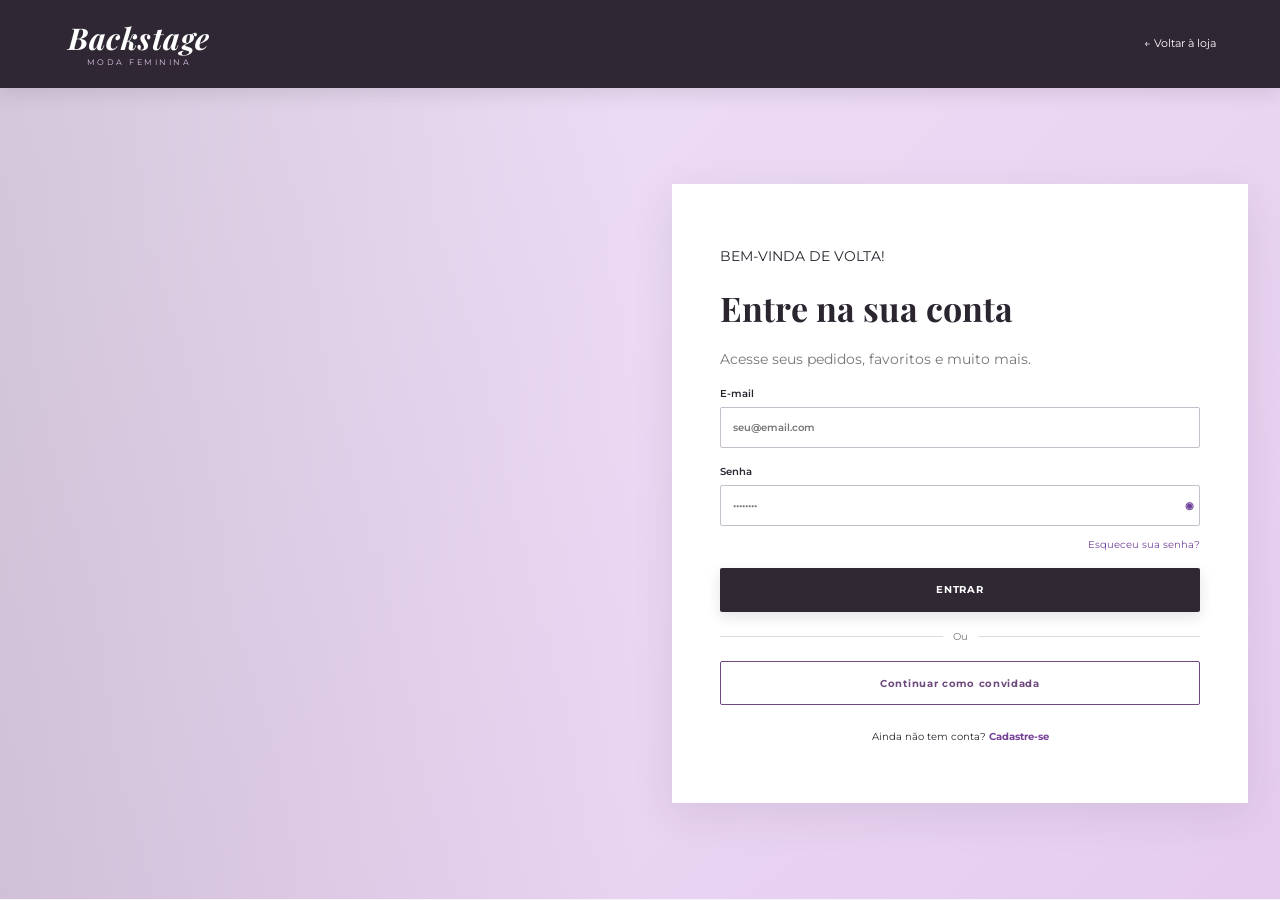
==== login.html @ b1eb6801 "Atualiza projeto Backstage" ====
<!DOCTYPE html><html lang="pt-BR"><head><meta charset="UTF-8"><meta name="viewport" content="width=device-width,initial-scale=1.0"><title>Login | Backstage</title><link rel="preconnect" href="https://fonts.googleapis.com"><link rel="preconnect" href="https://fonts.gstatic.com" crossorigin><link href="https://fonts.googleapis.com/css2?family=Montserrat:wght@400;500;600;700&family=Playfair+Display:wght@600;700&display=swap" rel="stylesheet"><link rel="stylesheet" href="css/style.css"></head><body><header class="header simple-header"><a class="brand" href="index.html"><span>Backstage</span><small>MODA FEMININA</small></a><a href="index.html" class="back-link">← Voltar à loja</a></header><main class="auth-page"><div class="auth-image"></div><section class="auth-card"><p class="eyebrow">BEM-VINDA DE VOLTA!</p><h1>Entre na sua conta</h1><p class="muted">Acesse seus pedidos, favoritos e muito mais.</p><form id="loginForm"><label>E-mail<input type="email" required placeholder="seu@email.com"></label><label>Senha<div class="password-field"><input type="password" required placeholder="••••••••"><button type="button" class="toggle-pass">◉</button></div></label><a href="#" class="small-link">Esqueceu sua senha?</a><button class="btn btn-dark full" type="submit">ENTRAR</button></form><div class="or"><span>Ou</span></div><a class="btn btn-outline full" href="index.html">Continuar como convidada</a><p class="auth-bottom">Ainda não tem conta? <a href="cadastro.html">Cadastre-se</a></p></section></main><script src="js/data.js"></script><script src="js/app.js"></script></body></html>
---- css/style.css ----
/* =========================================================
   BACKSTAGE — ESTILO VISUAL
   Alterações exclusivamente visuais
========================================================= */

* {
  box-sizing: border-box;
}

html {
  scroll-behavior: smooth;
  font-size: 100%;
}

body {
  margin: 0;
  font-family: Montserrat, Arial, sans-serif;
  color: #29242e;
  background: #f8f5fa;
  font-size: 14px;
  line-height: 1.55;
}

a {
  color: inherit;
  text-decoration: none;
}

button,
input,
select {
  font: inherit;
}

button {
  cursor: pointer;
}


/* =========================================================
   TOPO
========================================================= */

.topbar {
  background: #211c24;
  color: #fff;
  text-align: center;
  padding: 9px 16px;
  font-size: 11px;
  letter-spacing: .6px;
}


/* =========================================================
   HEADER
========================================================= */

.header {
  height: 88px;
  background: rgba(43, 36, 48, .98);
  color: #fff;
  display: flex;
  align-items: center;
  padding: 0 5%;
  gap: 32px;
  position: sticky;
  top: 0;
  z-index: 50;
  box-shadow: 0 4px 20px #0000001c;
  backdrop-filter: blur(10px);
}

.brand {
  display: flex;
  flex-direction: column;
  align-items: center;
  line-height: 1;
  min-width: 150px;
}

.brand span {
  font-family: "Playfair Display", serif;
  font-style: italic;
  font-weight: 700;
  font-size: 30px;
  letter-spacing: .5px;
}

.brand small {
  font-size: 8px;
  letter-spacing: 2.5px;
  margin-top: 5px;
  color: #dfc6ea;
}


/* =========================================================
   MENU
========================================================= */

.nav {
  display: flex;
  gap: 24px;
  align-items: center;
  flex: 1;
}

.nav a {
  font-size: 11px;
  color: #f3edf5;
  opacity: .82;
  padding: 33px 0;
  position: relative;
  letter-spacing: .3px;
  transition: opacity .2s ease, color .2s ease;
}

.nav a:hover,
.nav a.active {
  opacity: 1;
  color: #fff;
}

.nav a:hover:after,
.nav a.active:after {
  content: "";
  height: 2px;
  position: absolute;
  bottom: 24px;
  left: 0;
  right: 0;
  background: #c98df4;
  border-radius: 4px;
}


/* =========================================================
   ÍCONES DO HEADER
========================================================= */

.header-actions {
  display: flex;
  gap: 8px;
  align-items: center;
}

.icon-btn {
  width: 44px;
  height: 44px;
  display: grid;
  place-items: center;
  border-radius: 50%;
  font-size: 24px;
  color: #e1b7f5;
  position: relative;
  transition: background .2s ease, transform .2s ease;
}

.icon-btn:hover {
  background: #ffffff12;
  transform: translateY(-1px);
}

.cart b {
  position: absolute;
  right: -1px;
  top: -2px;
  background: #b967df;
  color: white;
  border-radius: 20px;
  font-size: 9px;
  padding: 2px 5px;
  box-shadow: 0 2px 6px #0003;
}


/* =========================================================
   HERO
========================================================= */

.hero {
  height: 430px;
  margin: 0;
  width: 100%;
  position: relative;

  background:
    linear-gradient(90deg, #17131db8 0%, #241b2c66 42%, #201b2000 75%),
    url("https://images.unsplash.com/photo-1483985988355-763728e1935b?auto=format&fit=crop&w=1800&q=85")
    center/cover;

  display: flex;
  align-items: center;

  transition: background-image .35s ease;
}

.hero-overlay {
  color: #fff;
  padding: 50px 7%;
  max-width: 620px;
  text-shadow: 0 2px 18px #0007;
  transition: opacity .2s ease;
}

.hero h1 {
  font-family: "Playfair Display", serif;
  font-size: 54px;
  line-height: 1.03;
  margin: 0 0 17px;
  letter-spacing: -.5px;
}

.hero h1 em {
  color: #e5b9ff;
}

.hero p:not(.eyebrow) {
  font-size: 15px;
  max-width: 430px;
  margin-bottom: 25px;
  color: #f8f4fa;
}


/* Setas */

.hero-arrow {
  position: absolute;
  top: 50%;
  transform: translateY(-50%);
  z-index: 3;

  width: 48px;
  height: 70px;

  border: 0;
  border-radius: 4px;

  background: #17131d55;
  color: #fff;

  font-size: 42px;
  line-height: 1;

  transition: background .2s ease, transform .2s ease;
}

.hero-arrow:hover {
  background: #17131d99;
}

.hero-prev {
  left: 18px;
}

.hero-next {
  right: 18px;
}


/* Bolinhas */

.hero-dots {
  position: absolute;
  bottom: 18px;
  left: 50%;
  display: flex;
  gap: 8px;
}

.dot {
  width: 8px;
  height: 8px;
  background: #fff7;
  border-radius: 50%;
  border: 0;
  padding: 0;
  transition: transform .2s ease, background .2s ease;
}

.dot:hover {
  transform: scale(1.2);
}

.dot.active {
  background: #fff;
}


/* =========================================================
   BUSCA
========================================================= */

.search-section {
  background: linear-gradient(135deg, #c88bf0, #b878df);
  padding: 19px 5%;
  margin: 0;
}

.search-box {
  height: 48px;
  background: #fff;
  border-radius: 28px;

  display: flex;
  align-items: center;

  max-width: 720px;
  margin: auto;

  overflow: hidden;
  border: 1px solid #ffffffaa;
  box-shadow: 0 5px 18px #70439a22;
  transition: box-shadow .2s ease, transform .2s ease;
}

.search-box:focus-within {
  box-shadow: 0 7px 25px #70439a35;
  transform: translateY(-1px);
}

.search-box input {
  border: 0;
  outline: 0;
  flex: 1;
  padding: 0 20px;
  background: transparent;
}

.search-box button {
  border: 0;
  background: transparent;
  font-size: 22px;
  padding: 0 18px;
  color: #70439a;
}


/* =========================================================
   SEÇÕES
========================================================= */

.section {
  padding: 65px 5%;
}

.section-heading {
  display: flex;
  justify-content: space-between;
  align-items: end;
  margin-bottom: 28px;
}

.section-heading h2,
.page-title h1 {
  font-family: "Playfair Display", serif;
  font-size: 36px;
  margin: 0;
  color: #2b2530;
  letter-spacing: -.3px;
}

.section-heading > a {
  color: #70439a;
  font-size: 12px;
  font-weight: 700;
  transition: color .2s ease;
}

.section-heading > a:hover {
  color: #a04dc7;
}


/* =========================================================
   PRODUTOS
========================================================= */

.product-grid {
  display: grid;
  grid-template-columns: repeat(4, minmax(0, 1fr));
  gap: 28px 20px;
}

.product-grid-6 {
  grid-template-columns: repeat(6, minmax(0, 1fr));
  gap: 18px;
}

.product-grid-6 .product-name {
  font-size: 12px;
}

.product-card {
  min-width: 0;
  transition: transform .25s ease;
}

.product-card:hover {
  transform: translateY(-4px);
}

.product-image {
  aspect-ratio: 3 / 4;
  position: relative;
  overflow: hidden;
  background: #eee;
  border-radius: 3px;
  box-shadow: 0 5px 18px #30293412;
}

.product-image img {
  width: 100%;
  height: 100%;
  object-fit: cover;
  transition: transform .45s ease;
}

.product-card:hover .product-image img {
  transform: scale(1.045);
}


/* Coração */

.wish-btn,
.wish-large {
  border: 0;
  background: #fff;
  color: #332b36;
  border-radius: 50%;
  display: grid;
  place-items: center;
  box-shadow: 0 3px 12px #0002;
  transition: transform .2s ease, color .2s ease;
}

.wish-btn {
  position: absolute;
  right: 10px;
  top: 10px;

  width: 34px;
  height: 34px;

  font-size: 18px;
}

.wish-btn:hover,
.wish-large:hover {
  transform: scale(1.07);
}

.wish-btn.selected,
.wish-large.selected {
  color: #a74cd0;
}


/* Badge */

.badge {
  position: absolute;
  left: 10px;
  top: 10px;

  background: #302934;
  color: #fff;

  padding: 5px 8px;

  font-size: 8px;
  letter-spacing: 1px;
  border-radius: 2px;
  box-shadow: 0 3px 8px #0003;
}


/* Informações */

.product-info {
  padding: 12px 2px 4px;
}

.product-name {
  display: block;
  font-weight: 700;
  margin-bottom: 3px;
  color: #302934;
}

.product-category {
  display: block;

  color: #817985;

  font-size: 9px;
  text-transform: uppercase;
  letter-spacing: 1.2px;
}

.product-info strong {
  display: block;
  margin-top: 6px;
  font-size: 14px;
}


/* Adicionar ao carrinho */

.quick-add {
  width: 100%;

  border: 1px solid #b66bdd;

  background: #fff;
  color: #70428e;

  padding: 9px;
  margin-top: 9px;

  opacity: 0;
  transition: opacity .2s ease, background .2s ease, color .2s ease;

  font-size: 10px;
  font-weight: 700;
  letter-spacing: .5px;
  border-radius: 2px;
}

.quick-add:hover {
  background: #70428e;
  color: #fff;
}

.product-card:hover .quick-add {
  opacity: 1;
}


/* =========================================================
   BOTÕES
========================================================= */

.btn {
  border: 1px solid transparent;

  display: inline-flex;

  justify-content: center;
  align-items: center;

  min-height: 44px;

  padding: 11px 24px;

  font-weight: 700;

  letter-spacing: .7px;

  font-size: 10px;

  border-radius: 2px;

  transition:
    background .2s ease,
    color .2s ease,
    border-color .2s ease,
    transform .2s ease,
    box-shadow .2s ease;
}

.btn:hover {
  transform: translateY(-1px);
}

.btn-dark {
  background: #302934;
  color: #fff;
  box-shadow: 0 5px 14px #30293420;
}

.btn-dark:hover {
  background: #4b3d4d;
  box-shadow: 0 7px 18px #30293430;
}

.btn-outline {
  border-color: #6e4a7e;
  color: #6e4a7e;
  background: #fff;
}

.btn-outline:hover {
  background: #f5eaff;
  border-color: #8c55a4;
}

.full {
  width: 100%;
}


/* =========================================================
   LOOKS
========================================================= */

.look-banner,
.complete-look {
  margin: 20px 5% 65px;

  background:
    linear-gradient(135deg, #f0def8, #e6ccef);

  min-height: 350px;

  display: grid;

  grid-template-columns: 1fr 1fr;

  align-items: center;

  overflow: hidden;

  border-radius: 4px;

  box-shadow: 0 10px 35px #70439a14;
}

.look-banner > div:first-child,
.complete-look > div:first-child {
  padding: 60px 9%;
}

.look-banner h2,
.complete-look h2 {
  font-family: "Playfair Display", serif;

  font-size: 44px;

  line-height: 1.08;

  margin: 5px 0 17px;
}

.look-image {
  min-height: 350px;

  background:
    linear-gradient(90deg, #e8d1f500, #e8d1f522),
    url("https://images.unsplash.com/photo-1496747611176-843222e1e57c?auto=format&fit=crop&w=1000&q=80")
    center/cover;

  transition: transform .5s ease;
}

.look-banner:hover .look-image,
.complete-look:hover .look-image {
  transform: scale(1.015);
}


/* =========================================================
   CATEGORIAS
========================================================= */

.category-grid {
  display: grid;
  grid-template-columns: repeat(4, 1fr);
  gap: 18px;
}

.category-card {
  height: 270px;

  display: flex;

  align-items: end;

  padding: 23px;

  color: #fff;

  font-family: "Playfair Display", serif;

  font-size: 27px;

  background-size: cover;
  background-position: center;

  position: relative;

  overflow: hidden;

  border-radius: 3px;

  box-shadow: 0 8px 25px #30293418;

  transition: transform .3s ease, box-shadow .3s ease;
}

.category-card:hover {
  transform: translateY(-4px);
  box-shadow: 0 14px 32px #30293428;
}

.category-card:before {
  content: "";

  position: absolute;

  inset: 0;

  background:
    linear-gradient(
      transparent 35%,
      #0009
    );

  transition: background .3s ease;
}

.category-card:hover:before {
  background:
    linear-gradient(
      transparent 25%,
      #000a
    );
}

.category-card span {
  position: relative;
  z-index: 1;
}

.cat-dress {
  background-image:
    url("https://images.unsplash.com/photo-1496217590455-aa63a8350eea?auto=format&fit=crop&w=700&q=80");
}

.cat-blouse {
  background-image:
    url("https://images.unsplash.com/photo-1525507119028-ed4c629a60a3?auto=format&fit=crop&w=700&q=80");
}

.cat-pants {
  background-image:
    url("https://images.unsplash.com/photo-1584370848010-d7fe6bc767ec?auto=format&fit=crop&w=700&q=80");
}

.cat-shorts {
  background-image:
    url("https://images.unsplash.com/photo-1594633312681-425c7b97ccd1?auto=format&fit=crop&w=700&q=80");
}


/* =========================================================
   FOOTER
========================================================= */

.footer-main {
  background: #2d2732;
  color: #fff;

  padding: 55px 5%;

  display: grid;

  grid-template-columns: 1.5fr 1fr 1fr 1fr;

  gap: 45px;
}

.footer-main h3 {
  font-size: 11px;

  text-transform: uppercase;

  letter-spacing: 1.5px;

  margin-top: 0;
}

.footer-main > div > a:not(.brand) {
  display: block;

  color: #d9d3dc;

  font-size: 11px;

  margin: 9px 0;

  transition: color .2s ease, transform .2s ease;
}

.footer-main > div > a:not(.brand):hover {
  color: #e2b4ff;
  transform: translateX(2px);
}

.footer-main p {
  font-size: 11px;
  color: #cfc8d3;
}

.footer-brand {
  align-items: flex-start;
}

.socials {
  display: flex;
  gap: 9px;
}

.socials a {
  width: 34px;
  height: 34px;

  border: 1px solid #77707c;

  border-radius: 50%;

  display: grid !important;

  place-items: center;

  transition:
    background .2s ease,
    border-color .2s ease,
    transform .2s ease;
}

.socials a:hover {
  background: #ffffff12;
  border-color: #d2a1ec;
  transform: translateY(-2px);
}

.footer-bottom {
  background: #211d24;

  color: #bdb6c1;

  text-align: center;

  padding: 12px;

  font-size: 9px;

  letter-spacing: .3px;
}


/* =========================================================
   ACESSIBILIDADE
========================================================= */

.accessibility-trigger {
  position: fixed;

  right: 18px;
  bottom: 18px;

  border: 0;

  background:
    linear-gradient(135deg, #7043a0, #b46fda);

  color: #fff;

  width: 56px;
  height: 56px;

  border-radius: 50%;

  z-index: 90;

  display: grid;
  place-items: center;

  font-size: 23px;

  box-shadow:
    0 7px 24px #0004;

  transition:
    transform .2s ease,
    box-shadow .2s ease,
    background .2s ease;
}

.accessibility-trigger:hover {
  transform: translateY(-3px);

  box-shadow:
    0 11px 28px #0005;

  background:
    linear-gradient(135deg, #60358f, #a45dce);
}

.accessibility-trigger:focus-visible {
  outline: 3px solid #e2b4ff;
  outline-offset: 4px;
}


/* PAINEL */

.accessibility-panel {
  position: fixed;

  right: 18px;

  bottom: 84px;

  width: 315px;

  max-width: calc(100vw - 36px);

  background: #fff;

  color: #29242e;

  border: 1px solid #dfc5e9;

  border-radius: 18px;

  box-shadow:
    0 18px 50px #3029342b;

  padding: 22px;

  z-index: 89;

  display: none;
}

.accessibility-panel.open {
  display: block;
}


/* BOTÕES */

.accessibility-panel > button {
  display: flex;

  align-items: center;

  width: 100%;

  min-height: 46px;

  text-align: left;

  background: #fbf8fd;

  color: #29242e;

  border: 1px solid #e4d9e9;

  border-radius: 11px;

  padding: 11px 14px;

  margin: 9px 0;

  font-size: 11px;

  font-weight: 600;

  transition:
    background .2s ease,
    border-color .2s ease,
    transform .2s ease,
    box-shadow .2s ease;
}

.accessibility-panel > button:hover {
  background: #f3e7f8;

  border-color: #c28bd6;

  transform: translateY(-1px);

  box-shadow: 0 4px 12px #70439a15;
}

.accessibility-panel > button:focus-visible {
  outline: 3px solid #c98df4;

  outline-offset: 2px;
}


/* BOTÃO FECHAR */

.accessibility-panel > button:first-child {
  position: absolute;

  top: 10px;
  right: 10px;

  width: 34px;
  min-height: 34px;

  display: grid;

  place-items: center;

  padding: 0;

  margin: 0;

  border: 0;

  border-radius: 50%;

  background: transparent;

  color: #7043a0;

  font-size: 20px;

  font-weight: 400;

  transform: none;

  box-shadow: none;
}

.accessibility-panel > button:first-child:hover {
  background: #f0e5f5;

  transform: none;

  box-shadow: none;
}


/* ESPAÇO PARA O BOTÃO FECHAR */

.accessibility-panel > button:nth-child(2) {
  margin-top: 24px;
}


/* STATUS */

.accessibility-status {
  margin-top: 14px;

  padding: 11px 13px;

  background: #f5eafa;

  border: 1px solid #ead8f1;

  border-radius: 10px;

  color: #68417b;

  font-size: 10px;

  line-height: 1.45;

  text-align: center;
}


/* =========================================================
   TAMANHO DA FONTE - ACESSIBILIDADE
========================================================= */

html.font-size-1 body {
  zoom: 1.06;
}

html.font-size-2 body {
  zoom: 1.12;
}

html.font-size-3 body {
  zoom: 1.18;
}

html.font-size-minus-1 body {
  zoom: 0.94;
}

html.font-size-minus-2 body {
  zoom: 0.88;
}


/* =========================================================
   PÁGINA DE PRODUTOS
========================================================= */

.page-title {
  padding: 60px 5% 35px;
  text-align: center;
  background: #f8f5fa;
}

.page-title p:last-child {
  color: #817985;
}

.catalog-layout {
  display: grid;

  grid-template-columns: 245px 1fr;

  gap: 38px;

  padding: 0 5% 70px;
}

.filters {
  border-right: 1px solid #e5dfe8;

  padding-right: 24px;
}

.filter-group {
  border-bottom: 1px solid #e8e2ea;

  padding: 0 0 21px;

  margin-bottom: 21px;
}

.filter-group h3 {
  font-size: 11px;

  text-transform: uppercase;

  letter-spacing: 1.2px;

  margin: 0 0 13px;
}

.filter-group label {
  display: flex;

  gap: 8px;

  align-items: center;

  margin: 9px 0;

  font-size: 11px;
}

.chips {
  display: flex;

  flex-wrap: wrap;

  gap: 7px;
}

.chips label {
  margin: 0;
}

.chips input {
  display: none;
}

.chips span {
  border: 1px solid #ddd4e2;

  padding: 7px 10px;

  cursor: pointer;

  border-radius: 2px;

  transition: background .2s ease, color .2s ease, border-color .2s ease;
}

.chips span:hover {
  border-color: #b889c9;
}

.chips input:checked + span {
  background: #302934;

  color: #fff;

  border-color: #302934;
}


/* Cores */

.color-list .color-dot {
  width: 17px;
  height: 17px;

  border-radius: 50%;

  border: 1px solid #ccc;
}

.black {
  background: #151515;
}

.white {
  background: #fff;
}

.wine {
  background: #731f35;
}

.pink {
  background: #e7a8bf;
}

.beige {
  background: #d8c0a1;
}

.blue {
  background: #708cae;
}


/* Preço */

.price-inputs {
  display: flex;

  align-items: center;

  gap: 6px;
}

.price-inputs input {
  width: 100%;

  min-width: 0;

  padding: 9px;

  border: 1px solid #ddd4e2;

  border-radius: 2px;

  outline: none;
}

.price-inputs input:focus {
  border-color: #a96bd1;
}

.filters select,
.catalog-toolbar select {
  width: 100%;

  padding: 10px;

  border: 1px solid #ddd4e2;

  background: #fff;

  border-radius: 2px;

  outline: none;
}

.filters select:focus,
.catalog-toolbar select:focus {
  border-color: #a96bd1;
}

.catalog-toolbar {
  display: flex;

  gap: 12px;

  margin-bottom: 17px;
}

.catalog-toolbar .compact {
  margin: 0;

  flex: 1;

  max-width: none;
}

.catalog-toolbar select {
  width: 180px;
}

.result-count {
  font-size: 10px;

  color: #817985;

  margin: 0 0 17px;
}

.mobile-filter-btn,
.filter-mobile-title {
  display: none;
}

.empty-state {
  min-height: 300px;

  display: flex;

  align-items: center;

  justify-content: center;

  flex-direction: column;

  text-align: center;

  color: #777;
}

.empty-state span {
  font-size: 50px;

  color: #c98df4;
}

.empty-state h2 {
  color: #302934;

  font-family: "Playfair Display", serif;
}


/* =========================================================
   PRODUTO ESPECÍFICO
========================================================= */

.product-detail-page {
  padding: 30px 5% 70px;
}

.breadcrumb {
  font-size: 10px;

  color: #817985;

  margin-bottom: 28px;
}

.product-detail {
  display: grid;

  grid-template-columns: 1.1fr .9fr;

  gap: 60px;
}

.product-gallery {
  display: grid;

  grid-template-columns: 85px 1fr;

  gap: 16px;
}

.thumbs {
  display: flex;

  flex-direction: column;

  gap: 10px;
}

.thumb {
  padding: 0;

  border: 2px solid transparent;

  background: #f1edf2;

  aspect-ratio: 3 / 4;

  overflow: hidden;

  cursor: pointer;

  transition: border-color .2s ease, transform .2s ease;
}

.thumb:hover {
  transform: translateY(-1px);
}

.thumb.active {
  border-color: #a96bd1;
}

.thumb img {
  width: 100%;
  height: 100%;

  object-fit: cover;
}

.main-product-image {
  position: relative;

  overflow: hidden;

  background: #eee;

  aspect-ratio: 3 / 4;

  border-radius: 2px;

  box-shadow: 0 8px 30px #30293418;
}

.main-product-image img {
  width: 100%;
  height: 100%;

  object-fit: cover;

  transition: transform .4s;
}

.main-product-image:hover img {
  transform: scale(1.045);
}

.zoom-hint {
  position: absolute;

  bottom: 12px;
  left: 12px;

  background: #fffec;

  color: #333;

  padding: 6px 9px;

  font-size: 9px;

  border-radius: 2px;
}

.summary-top {
  display: flex;

  justify-content: space-between;
}

.wish-large {
  font-size: 26px;

  width: 46px;
  height: 46px;
}

.product-summary h1 {
  font-family: "Playfair Display", serif;

  font-size: 42px;

  margin: 5px 0;

  color: #2b2530;
}

.rating {
  font-size: 13px;

  margin: 11px 0;
}

.rating span {
  color: #777;

  font-size: 10px;

  margin-left: 8px;
}

.detail-price {
  font-size: 27px;

  font-weight: 700;

  margin-top: 21px;

  color: #302934;
}

.installment {
  color: #817985;

  font-size: 10px;
}

.product-summary > p:not(.installment) {
  color: #5f5962;
}

.option-block {
  margin: 27px 0;
}

.option-block > label {
  font-size: 10px;

  font-weight: 700;

  text-transform: uppercase;

  display: block;

  margin-bottom: 9px;

  letter-spacing: .6px;
}

.size-picker {
  display: flex;

  gap: 8px;
}

.size-option {
  background: #fff;

  border: 1px solid #ccc4d0;

  padding: 9px 16px;

  border-radius: 2px;

  transition: border-color .2s ease, background .2s ease;
}

.size-option:hover {
  border-color: #a96bd1;
}

.size-option.selected {
  background: #302934;

  color: #fff;

  border-color: #302934;
}

.measure-link {
  display: inline-block;

  color: #7043a0;

  text-decoration: underline;

  font-size: 10px;

  margin-top: 10px;
}

.buy-actions {
  display: grid;

  gap: 10px;
}

.shipping-box {
  border: 1px solid #e0d8e3;

  padding: 14px;

  margin-top: 19px;

  display: flex;

  flex-direction: column;

  font-size: 10px;

  background: #fbf9fc;

  border-radius: 2px;
}


/* Abas */

.detail-extra {
  margin: 65px 0;
}

.detail-tabs {
  display: flex;

  border-bottom: 1px solid #ddd5e1;

  gap: 30px;
}

.tab {
  background: none;

  border: 0;

  padding: 13px 0;

  font-weight: 600;

  font-size: 11px;

  position: relative;

  color: #655d68;
}

.tab.active {
  color: #302934;
}

.tab.active:after {
  content: "";

  height: 2px;

  background: #8b4fb0;

  position: absolute;

  bottom: -1px;

  left: 0;
  right: 0;
}

.tab-content {
  padding: 27px 0;
}

.tab-content h2 {
  font-family: "Playfair Display", serif;
}

.feature-list {
  display: flex;

  gap: 20px;

  flex-wrap: wrap;

  color: #7043a0;

  font-size: 11px;
}

.table-wrap {
  overflow: auto;
}

table {
  border-collapse: collapse;

  width: 100%;

  font-size: 11px;
}

th,
td {
  border: 1px solid #ddd5e1;

  padding: 10px;

  text-align: center;
}

th {
  background: #f2e7f7;
}

.muted {
  color: #777;
}

.related-section {
  padding-left: 0;
  padding-right: 0;
}

.product-grid-4 {
  grid-template-columns: repeat(4, 1fr);
}

.look-collage {
  min-height: 350px;

  background:
    linear-gradient(90deg, #201b2000, #201b2015),
    url("https://images.unsplash.com/photo-1529139574466-a303027c1d8b?auto=format&fit=crop&w=1000&q=80")
    center/cover;
}


/* =========================================================
   LOGIN / CADASTRO
========================================================= */

.auth-page {
  min-height: calc(100vh - 89px);

  background:
    linear-gradient(135deg, #f0e2f7, #e5ccef);

  display: grid;

  grid-template-columns: 1fr 1fr;
}

.auth-image {
  background:
    linear-gradient(90deg, #201b2022, #201b2000),
    url("https://images.unsplash.com/photo-1485968579580-b6d095142e6e?auto=format&fit=crop&w=1000&q=85")
    center/cover;
}

.auth-card {
  background: #fff;

  max-width: 600px;

  width: 90%;

  margin: auto;

  padding: 48px;

  box-shadow: 0 12px 40px #30293418;
}

.auth-card h1 {
  font-family: "Playfair Display", serif;

  font-size: 34px;

  margin: 5px 0;

  color: #2b2530;
}

.auth-card label {
  font-size: 10px;

  font-weight: 600;

  display: block;

  margin: 16px 0;
}

.auth-card input {
  display: block;

  width: 100%;

  padding: 12px;

  border: 1px solid #c6becb;

  margin-top: 5px;

  outline: none;

  border-radius: 2px;

  transition: border-color .2s ease, box-shadow .2s ease;
}

.auth-card input:focus {
  border-color: #8d55ad;

  box-shadow: 0 0 0 3px #c98df426;
}

.password-field {
  position: relative;
}

.password-field input {
  padding-right: 45px;
}

.toggle-pass {
  position: absolute;

  right: 0;

  bottom: 0;

  height: 41px;

  border: 0;

  background: transparent;

  color: #70439a;
}

.small-link {
  font-size: 10px;

  color: #75429a;

  display: block;

  text-align: right;

  margin: -5px 0 15px;
}

.or {
  display: flex;

  align-items: center;

  gap: 10px;

  margin: 17px 0;

  color: #777;

  font-size: 10px;
}

.or:before,
.or:after {
  content: "";

  height: 1px;

  background: #ddd;

  flex: 1;
}

.auth-bottom {
  text-align: center;

  font-size: 10px;

  margin-top: 24px;
}

.auth-bottom a {
  color: #75429a;

  font-weight: 700;
}

.simple-header {
  justify-content: space-between;
}

.back-link {
  font-size: 11px;
}

.register-page {
  min-height: calc(100vh - 88px);

  background:
    linear-gradient(135deg, #f0e2f7, #e5ccef);

  padding: 55px 20px;
}

.auth-card.wide {
  max-width: 820px;
}

.register-grid {
  display: grid;

  grid-template-columns: 1fr 1fr;

  gap: 0 30px;
}

.register-actions {
  grid-column: 1 / -1;
}


/* =========================================================
   CARRINHO
========================================================= */

.cart-page,
.wishlist-page {
  padding-bottom: 70px;
}

.cart-layout {
  display: grid;

  grid-template-columns: 1fr 330px;

  gap: 40px;

  padding: 0 5%;
}

.cart-head {
  display: grid;

  grid-template-columns: 1fr 130px 70px;

  border-bottom: 1px solid #ddd5e1;

  padding: 10px;

  font-size: 9px;

  text-transform: uppercase;

  color: #817985;

  letter-spacing: .7px;
}

.cart-item {
  display: grid;

  grid-template-columns: 85px 1fr 130px 40px;

  gap: 17px;

  align-items: center;

  padding: 18px 0;

  border-bottom: 1px solid #e9e3eb;
}

.cart-item img {
  width: 85px;

  height: 105px;

  object-fit: cover;

  border-radius: 2px;
}

.cart-item h3 {
  margin: 0;

  font-size: 13px;
}

.cart-item p {
  font-size: 10px;

  color: #817985;
}

.qty {
  display: flex;

  align-items: center;

  gap: 10px;
}

.qty button {
  border: 1px solid #ddd5e1;

  background: #fff;

  width: 29px;
  height: 29px;

  border-radius: 2px;

  transition: background .2s ease, border-color .2s ease;
}

.qty button:hover {
  background: #f5eafa;
  border-color: #c9a5dc;
}

.remove {
  border: 0;

  background: none;

  font-size: 21px;

  color: #888;

  transition: color .2s ease, transform .2s ease;
}

.remove:hover {
  color: #a74cd0;
  transform: scale(1.08);
}

.summary-card,
.order-summary {
  border: 1px solid #e0d8e3;

  padding: 27px;

  height: max-content;

  background: #fff;

  box-shadow: 0 8px 28px #30293412;

  border-radius: 2px;
}

.summary-card h2,
.order-summary h2 {
  font-family: "Playfair Display", serif;
}

.summary-card p,
.summary-lines p {
  display: flex;

  justify-content: space-between;

  font-size: 11px;
}

.summary-card .total,
.summary-lines .total {
  font-size: 16px;
  font-weight: 700;
}

.summary-card small {
  display: block;

  text-align: center;

  margin-top: 13px;

  color: #777;

  font-size: 9px;
}

.continue {
  display: block;

  margin-top: 19px;

  color: #7043a0;

  font-size: 10px;

  font-weight: 600;
}


/* =========================================================
   CHECKOUT
========================================================= */

.checkout-page {
  display: grid;

  grid-template-columns: 1fr 360px;

  gap: 38px;

  padding: 50px 6%;

  background:
    linear-gradient(135deg, #f5edf8, #ead8f7);

  min-height: calc(100vh - 88px);
}

.checkout-title h1 {
  font-family: "Playfair Display", serif;

  font-size: 37px;

  margin: 0 0 27px;

  color: #2b2530;
}

.checkout-card {
  background: #fff;

  border: 1px solid #e1d9e4;

  padding: 26px;

  margin-bottom: 19px;

  box-shadow: 0 5px 20px #3029340c;

  border-radius: 2px;
}

.step-title {
  display: flex;

  align-items: center;

  gap: 10px;
}

.step-title b {
  color: #7043a0;
}

.step-title h2 {
  font-size: 14px;
}

.form-grid {
  display: grid;

  grid-template-columns: 1fr 1fr;

  gap: 14px;
}

.form-grid label {
  font-size: 9px;

  font-weight: 700;

  letter-spacing: .2px;
}

.form-grid input,
.form-grid select {
  width: 100%;

  padding: 11px;

  border: 1px solid #c6becb;

  margin-top: 5px;

  background: #fff;

  border-radius: 2px;

  outline: none;

  transition: border-color .2s ease, box-shadow .2s ease;
}

.form-grid input:focus,
.form-grid select:focus {
  border-color: #9b62bb;

  box-shadow: 0 0 0 3px #c98df422;
}

.span-2 {
  grid-column: 1 / -1;
}

.payment-options label {
  display: block;

  border: 1px solid #ddd5e1;

  padding: 13px;

  margin: 8px 0;

  font-size: 11px;

  border-radius: 2px;

  transition: background .2s ease, border-color .2s ease;
}

.payment-options label:hover {
  background: #faf6fc;
  border-color: #c5a2d3;
}

.card-fields {
  margin-top: 16px;
}

.checkout-submit {
  width: 100%;
}

.secure-label {
  font-size: 11px;
  color: #817985;
}

.mini-item {
  display: grid;

  grid-template-columns: 55px 1fr auto;

  gap: 11px;

  align-items: center;

  border-bottom: 1px solid #eee7f0;

  padding: 11px 0;
}

.mini-item img {
  width: 55px;

  height: 68px;

  object-fit: cover;

  border-radius: 2px;
}

.mini-item div {
  display: flex;

  flex-direction: column;

  font-size: 9px;
}

.summary-lines {
  margin-top: 16px;
}

.summary-lines hr {
  border: 0;

  border-top: 1px solid #ddd5e1;
}


/* =========================================================
   TOAST
========================================================= */

.toast {
  position: fixed;

  bottom: 80px;

  left: 50%;

  transform: translate(-50%, 20px);

  background: #302934;

  color: #fff;

  padding: 13px 21px;

  border-radius: 7px;

  z-index: 200;

  opacity: 0;

  transition: .25s;

  font-size: 11px;

  box-shadow: 0 8px 25px #0004;
}

.toast.show {
  opacity: 1;

  transform: translate(-50%, 0);
}


/* =========================================================
   CONTRASTE
========================================================= */

.high-contrast {
  background: #000 !important;
  color: #fff !important;
}

.high-contrast .product-image {
  background: #222;
}

.high-contrast .btn-outline,
.high-contrast .search-box,
.high-contrast .accessibility-panel {
  background: #111;
  color: #fff;
  border-color: #fff;
}

.high-contrast .accessibility-panel > button {
  background: #111;
  color: #fff;
  border-color: #fff;
}

.high-contrast .accessibility-panel > button:hover {
  background: #222;
}

.high-contrast .accessibility-panel > button:first-child {
  background: transparent;
  color: #fff;
}

.high-contrast .accessibility-status {
  background: #222;
  color: #fff;
  border: 1px solid #fff;
}

.high-contrast .accessibility-trigger {
  background: #000;
  color: #fff;
  border: 2px solid #fff;
}

.high-contrast .accessibility-trigger:focus-visible,
.high-contrast .accessibility-panel > button:focus-visible {
  outline-color: #fff;
}


/* =========================================================
   TABLET
========================================================= */

@media (max-width: 1100px) {

  .nav {
    gap: 14px;
  }

  .nav a {
    font-size: 10px;
  }

  .product-grid-6 {
    grid-template-columns: repeat(3, 1fr);
  }

  .product-grid {
    grid-template-columns: repeat(3, 1fr);
  }

  .product-detail {
    gap: 32px;
  }

  .footer-main {
    grid-template-columns: repeat(2, 1fr);
  }

}


/* =========================================================
   CELULAR
========================================================= */

@media (max-width: 760px) {

  body {
    font-size: 13px;
  }

  .topbar {
    font-size: 9px;
    padding: 8px 12px;
  }

  .header {
    height: 70px;

    padding: 0 4%;

    gap: 10px;
  }

  .brand {
    min-width: 110px;
  }

  .brand span {
    font-size: 22px;
  }

  .brand small {
    font-size: 7px;
  }

  .nav {
    display: none;
  }

  .header-actions {
    margin-left: auto;
  }

  .icon-btn {
    width: 36px;
    height: 36px;

    font-size: 21px;
  }


  /* HERO */

  .hero {
    margin: 0;

    height: 410px;

    background-position: 60%;
  }

  .hero h1 {
    font-size: 40px;
  }

  .hero-overlay {
    padding: 35px;
  }

  .hero-arrow {
    width: 40px;

    height: 58px;

    font-size: 34px;
  }

  .hero-prev {
    left: 8px;
  }

  .hero-next {
    right: 8px;
  }


  /* SEÇÕES */

  .section {
    padding: 45px 4%;
  }

  .section-heading h2,
  .page-title h1 {
    font-size: 28px;
  }


  /* PRODUTOS */

  .product-grid,
  .product-grid-4,
  .product-grid-6 {
    grid-template-columns: repeat(2, 1fr);

    gap: 18px 13px;
  }


  /* LOOK */

  .look-banner,
  .complete-look {
    margin: 0 4% 45px;

    grid-template-columns: 1fr;
  }

  .look-banner > div:first-child,
  .complete-look > div:first-child {
    padding: 38px 30px;
  }

  .look-banner h2,
  .complete-look h2 {
    font-size: 35px;
  }

  .look-image,
  .look-collage {
    min-height: 280px;
  }


  /* CATEGORIAS */

  .category-grid {
    grid-template-columns: 1fr 1fr;
  }

  .category-card {
    height: 200px;

    font-size: 21px;
  }


  /* FOOTER */

  .footer-main {
    padding: 40px 5%;

    grid-template-columns: 1fr 1fr;

    gap: 28px;
  }


  /* FILTROS */

  .catalog-layout {
    display: block;

    padding: 0 4% 50px;
  }

  .filters {
    position: fixed;

    inset: 0 25% 0 0;

    background: #fff;

    z-index: 100;

    padding: 25px;

    transform: translateX(-110%);

    transition: .25s;

    overflow: auto;

    box-shadow: 5px 0 30px #0003;
  }

  .filters.open {
    transform: none;
  }

  .filter-mobile-title {
    display: flex;

    justify-content: space-between;

    margin-bottom: 20px;
  }

  .filter-mobile-title button {
    border: 0;

    background: none;

    font-size: 24px;
  }

  .mobile-filter-btn {
    display: block;

    background: #302934;

    color: #fff;

    border: 0;

    padding: 0 15px;

    border-radius: 2px;
  }

  .catalog-toolbar {
    flex-wrap: wrap;
  }

  .catalog-toolbar .compact {
    flex-basis: 100%;

    order: 1;
  }

  .mobile-filter-btn {
    order: 2;
  }

  .catalog-toolbar select {
    order: 3;

    flex: 1;

    width: auto;
  }


  /* PRODUTO */

  .product-detail {
    grid-template-columns: 1fr;

    gap: 30px;
  }

  .product-gallery {
    grid-template-columns: 60px 1fr;
  }

  .product-summary h1 {
    font-size: 32px;
  }

  .detail-extra {
    margin: 40px 0;
  }

  .detail-tabs {
    gap: 12px;

    overflow: auto;
  }

  .tab {
    white-space: nowrap;
  }


  /* LOGIN */

  .auth-page {
    grid-template-columns: 1fr;

    min-height: calc(100vh - 70px);
  }

  .auth-image {
    display: none;
  }

  .auth-card {
    padding: 32px 24px;
  }


  /* CADASTRO */

  .register-page {
    padding: 25px 20px;
  }

  .register-grid {
    grid-template-columns: 1fr;
  }

  .register-actions {
    grid-column: auto;
  }


  /* CARRINHO / CHECKOUT */

  .cart-layout,
  .checkout-page {
    grid-template-columns: 1fr;

    padding: 0 4% 50px;
  }

  .checkout-page {
    padding-top: 32px;
  }

  .order-summary {
    order: -1;
  }

  .cart-head {
    display: none;
  }

  .cart-item {
    grid-template-columns: 70px 1fr 75px 25px;

    gap: 8px;
  }

  .cart-item img {
    width: 70px;

    height: 88px;
  }

  .qty {
    gap: 5px;
  }

  .qty button {
    width: 24px;
    height: 24px;
  }

  .cart-item h3 {
    font-size: 12px;
  }


  /* ACESSIBILIDADE */

  .accessibility-trigger {
    right: 12px;

    bottom: 12px;

    width: 50px;
    height: 50px;

    font-size: 22px;
  }

  .accessibility-panel {
    right: 10px;

    bottom: 72px;

    width: calc(100vw - 20px);

    max-width: none;

    padding: 18px;

    border-radius: 15px;
  }

  .accessibility-panel > button {
    min-height: 46px;

    font-size: 12px;
  }

  .accessibility-status {
    font-size: 10px;
  }


  /* TÍTULOS */

  .page-title {
    padding: 42px 4% 28px;
  }

}
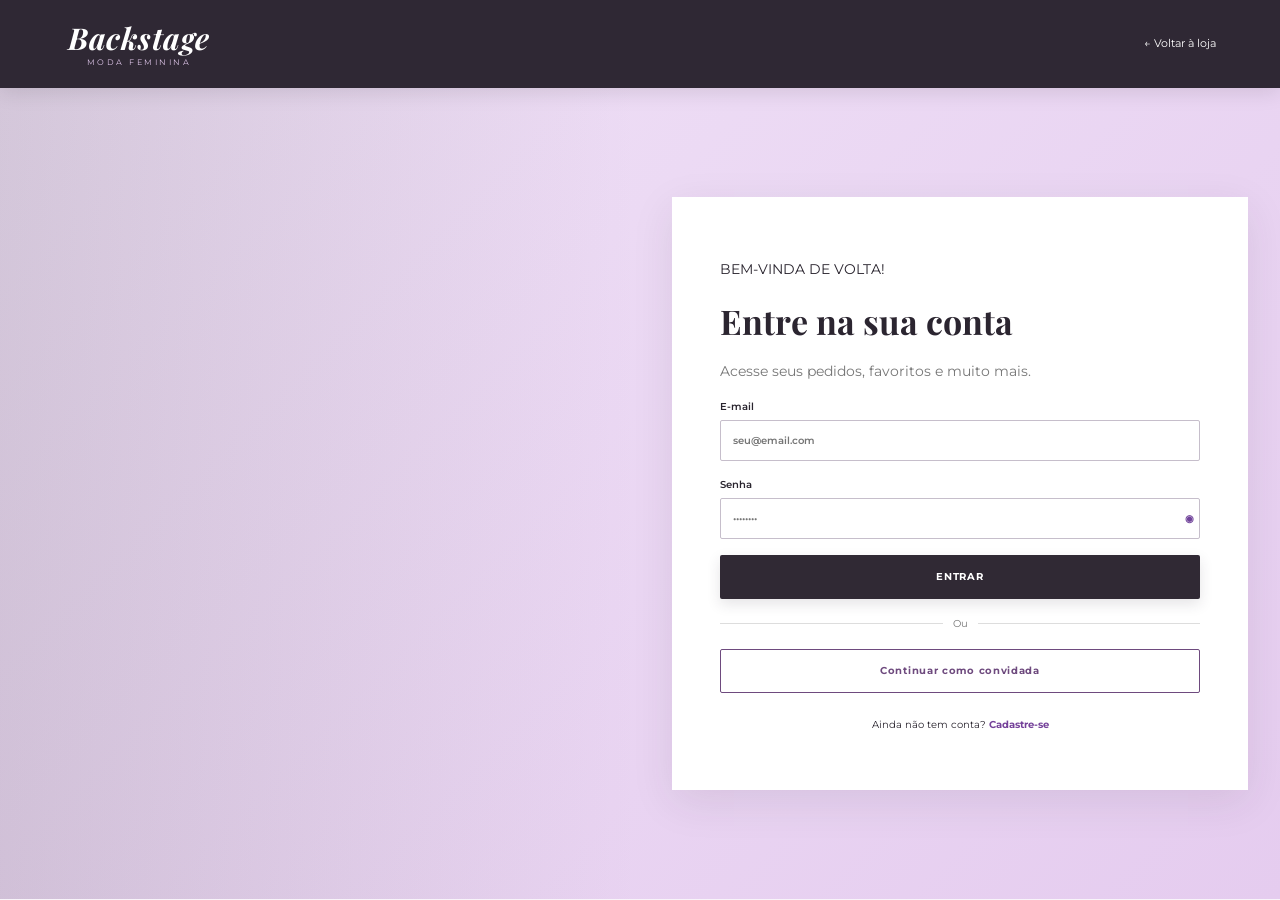
==== commit 92cd5445: "Atualizar o site Backstage" ====
--- a/login.html
+++ b/login.html
@@ -1 +1,122 @@
-<!DOCTYPE html><html lang="pt-BR"><head><meta charset="UTF-8"><meta name="viewport" content="width=device-width,initial-scale=1.0"><title>Login | Backstage</title><link rel="preconnect" href="https://fonts.googleapis.com"><link rel="preconnect" href="https://fonts.gstatic.com" crossorigin><link href="https://fonts.googleapis.com/css2?family=Montserrat:wght@400;500;600;700&family=Playfair+Display:wght@600;700&display=swap" rel="stylesheet"><link rel="stylesheet" href="css/style.css"></head><body><header class="header simple-header"><a class="brand" href="index.html"><span>Backstage</span><small>MODA FEMININA</small></a><a href="index.html" class="back-link">← Voltar à loja</a></header><main class="auth-page"><div class="auth-image"></div><section class="auth-card"><p class="eyebrow">BEM-VINDA DE VOLTA!</p><h1>Entre na sua conta</h1><p class="muted">Acesse seus pedidos, favoritos e muito mais.</p><form id="loginForm"><label>E-mail<input type="email" required placeholder="seu@email.com"></label><label>Senha<div class="password-field"><input type="password" required placeholder="••••••••"><button type="button" class="toggle-pass">◉</button></div></label><a href="#" class="small-link">Esqueceu sua senha?</a><button class="btn btn-dark full" type="submit">ENTRAR</button></form><div class="or"><span>Ou</span></div><a class="btn btn-outline full" href="index.html">Continuar como convidada</a><p class="auth-bottom">Ainda não tem conta? <a href="cadastro.html">Cadastre-se</a></p></section></main><script src="js/data.js"></script><script src="js/app.js"></script></body></html>+<!DOCTYPE html>
+<html lang="pt-BR">
+
+<head>
+  <meta charset="UTF-8">
+  <meta name="viewport" content="width=device-width,initial-scale=1.0">
+
+  <title>Login | Backstage</title>
+
+  <link rel="preconnect" href="https://fonts.googleapis.com">
+  <link rel="preconnect" href="https://fonts.gstatic.com" crossorigin>
+
+  <link
+    href="https://fonts.googleapis.com/css2?family=Montserrat:wght@400;500;600;700&family=Playfair+Display:wght@600;700&display=swap"
+    rel="stylesheet"
+  >
+
+  <link rel="stylesheet" href="css/style.css">
+</head>
+
+<body>
+
+  <header class="header simple-header">
+
+    <a class="brand" href="index.html">
+      <span>Backstage</span>
+      <small>MODA FEMININA</small>
+    </a>
+
+    <a href="index.html" class="back-link">
+      ← Voltar à loja
+    </a>
+
+  </header>
+
+  <main class="auth-page">
+
+    <div class="auth-image"></div>
+
+    <section class="auth-card">
+
+      <p class="eyebrow">
+        BEM-VINDA DE VOLTA!
+      </p>
+
+      <h1>
+        Entre na sua conta
+      </h1>
+
+      <p class="muted">
+        Acesse seus pedidos, favoritos e muito mais.
+      </p>
+
+      <form id="loginForm">
+
+        <label>
+          E-mail
+          <input
+            type="email"
+            required
+            placeholder="seu@email.com"
+          >
+        </label>
+
+        <label>
+          Senha
+
+          <div class="password-field">
+
+            <input
+              type="password"
+              required
+              placeholder="••••••••"
+            >
+
+            <button
+              type="button"
+              class="toggle-pass"
+            >
+              ◉
+            </button>
+
+          </div>
+        </label>
+
+        <button
+          class="btn btn-dark full"
+          type="submit"
+        >
+          ENTRAR
+        </button>
+
+      </form>
+
+      <div class="or">
+        <span>Ou</span>
+      </div>
+
+      <a
+        class="btn btn-outline full"
+        href="index.html"
+      >
+        Continuar como convidada
+      </a>
+
+      <p class="auth-bottom">
+        Ainda não tem conta?
+        <a href="cadastro.html">
+          Cadastre-se
+        </a>
+      </p>
+
+    </section>
+
+  </main>
+
+  <script src="js/data.js"></script>
+  <script src="js/app.js"></script>
+
+</body>
+
+</html>
--- a/css/style.css
+++ b/css/style.css
@@ -1329,6 +1329,10 @@
   color: #777;
 }
 
+.empty-state[hidden] {
+  display: none !important;
+}
+
 .empty-state span {
   font-size: 50px;
 
@@ -2303,58 +2307,245 @@
 
 
 /* =========================================================
-   CONTRASTE
+   CONTRASTE — MODO ESCURO
 ========================================================= */
 
 .high-contrast {
-  background: #000 !important;
+  background: #18151b !important;
+  color: #f5f2f7 !important;
+}
+
+/* Topo e cabeçalho */
+.high-contrast .topbar,
+.high-contrast .header {
+  background: #111015 !important;
   color: #fff !important;
 }
 
-.high-contrast .product-image {
-  background: #222;
-}
-
-.high-contrast .btn-outline,
-.high-contrast .search-box,
+.high-contrast .footer-main {
+  background: #111015 !important;
+  color: #fff !important;
+}
+
+.high-contrast .footer-bottom {
+  background: #0b0a0d !important;
+  color: #e8e4eb !important;
+}
+
+/* Títulos e textos */
+.high-contrast h1,
+.high-contrast h2,
+.high-contrast h3,
+.high-contrast h4,
+.high-contrast p,
+.high-contrast label,
+.high-contrast span {
+  color: #f5f2f7 !important;
+}
+
+.high-contrast .muted,
+.high-contrast .product-category,
+.high-contrast .result-count,
+.high-contrast .installment,
+.high-contrast .rating span {
+  color: #c9c3cf !important;
+}
+
+/* Links */
+.high-contrast a,
+.high-contrast .measure-link {
+  color: #d9a7ff !important;
+}
+
+/* Seções */
+.high-contrast .section,
+.high-contrast .page-title,
+.high-contrast .catalog-layout,
+.high-contrast .product-detail-page,
+.high-contrast .detail-extra,
+.high-contrast .cart-page,
+.high-contrast .wishlist-page {
+  background: #18151b !important;
+  color: #f5f2f7 !important;
+}
+
+/* Cards */
+.high-contrast .product-card,
+.high-contrast .checkout-card,
+.high-contrast .summary-card,
+.high-contrast .order-summary,
+.high-contrast .auth-card,
+.high-contrast .shipping-box {
+  background: #211d25 !important;
+  color: #f5f2f7 !important;
+  border-color: #5e5665 !important;
+}
+
+/* Campos */
+.high-contrast input,
+.high-contrast select,
+.high-contrast textarea {
+  background: #121015 !important;
+  color: #fff !important;
+  border-color: #817789 !important;
+}
+
+.high-contrast input::placeholder {
+  color: #aaa2af !important;
+}
+
+/* Botão escuro */
+.high-contrast .btn-dark {
+  background: #f0e8f5 !important;
+  color: #18151b !important;
+  border-color: #f0e8f5 !important;
+}
+
+/* Botão contornado */
+.high-contrast .btn-outline {
+  background: #211d25 !important;
+  color: #e1b8ff !important;
+  border-color: #d9a7ff !important;
+}
+
+/* Botões de tamanho */
+.high-contrast .size-option {
+  background: #211d25 !important;
+  color: #fff !important;
+  border-color: #817789 !important;
+}
+
+.high-contrast .size-option.selected {
+  background: #d9a7ff !important;
+  color: #18151b !important;
+  border-color: #d9a7ff !important;
+}
+
+/* Abas */
+.high-contrast .detail-tabs {
+  border-color: #5e5665 !important;
+}
+
+.high-contrast .tab {
+  color: #ddd6e2 !important;
+}
+
+.high-contrast .tab.active {
+  color: #e1b8ff !important;
+}
+
+/* Tabela de medidas */
+.high-contrast table,
+.high-contrast th,
+.high-contrast td {
+  border-color: #655d6b !important;
+}
+
+.high-contrast th {
+  background: #302936 !important;
+  color: #fff !important;
+}
+
+.high-contrast td {
+  background: #211d25 !important;
+  color: #f5f2f7 !important;
+}
+
+/* Filtros */
+.high-contrast .filters,
+.high-contrast .filter-group {
+  background: #18151b !important;
+  color: #f5f2f7 !important;
+  border-color: #5e5665 !important;
+}
+
+.high-contrast .chips span {
+  background: #211d25 !important;
+  color: #fff !important;
+  border-color: #817789 !important;
+}
+
+.high-contrast .chips input:checked + span {
+  background: #d9a7ff !important;
+  color: #18151b !important;
+  border-color: #d9a7ff !important;
+}
+
+/* Painel de acessibilidade */
 .high-contrast .accessibility-panel {
-  background: #111;
-  color: #fff;
-  border-color: #fff;
+  background: #211d25 !important;
+  color: #fff !important;
+  border-color: #817789 !important;
 }
 
 .high-contrast .accessibility-panel > button {
-  background: #111;
-  color: #fff;
-  border-color: #fff;
+  background: #18151b !important;
+  color: #fff !important;
+  border-color: #655d6b !important;
 }
 
 .high-contrast .accessibility-panel > button:hover {
-  background: #222;
+  background: #302936 !important;
+  border-color: #d9a7ff !important;
 }
 
 .high-contrast .accessibility-panel > button:first-child {
-  background: transparent;
-  color: #fff;
+  background: transparent !important;
+  color: #fff !important;
 }
 
 .high-contrast .accessibility-status {
-  background: #222;
-  color: #fff;
-  border: 1px solid #fff;
-}
-
+  background: #302936 !important;
+  color: #e5ddeb !important;
+  border-color: #655d6b !important;
+}
+
+/* Botão de acessibilidade */
 .high-contrast .accessibility-trigger {
-  background: #000;
-  color: #fff;
-  border: 2px solid #fff;
-}
-
-.high-contrast .accessibility-trigger:focus-visible,
-.high-contrast .accessibility-panel > button:focus-visible {
-  outline-color: #fff;
-}
-
+  background: #d9a7ff !important;
+  color: #18151b !important;
+  border: 2px solid #d9a7ff !important;
+}
+
+/* Carrinho */
+.high-contrast .cart-head,
+.high-contrast .cart-item {
+  border-color: #5e5665 !important;
+}
+
+.high-contrast .qty button {
+  background: #211d25 !important;
+  color: #fff !important;
+  border-color: #817789 !important;
+}
+
+/* Mensagens */
+.high-contrast .toast {
+  background: #f0e8f5 !important;
+  color: #18151b !important;
+}
+
+/* Estado vazio */
+.high-contrast .empty-state {
+  color: #d5ced9 !important;
+}
+
+.high-contrast .empty-state h2 {
+  color: #f5f2f7 !important;
+}
+
+.high-contrast .empty-state span {
+  color: #d9a7ff !important;
+}
+
+/* Foco para acessibilidade */
+.high-contrast button:focus-visible,
+.high-contrast a:focus-visible,
+.high-contrast input:focus-visible,
+.high-contrast select:focus-visible {
+  outline: 3px solid #e1b8ff !important;
+  outline-offset: 2px;
+}
 
 /* =========================================================
    TABLET
